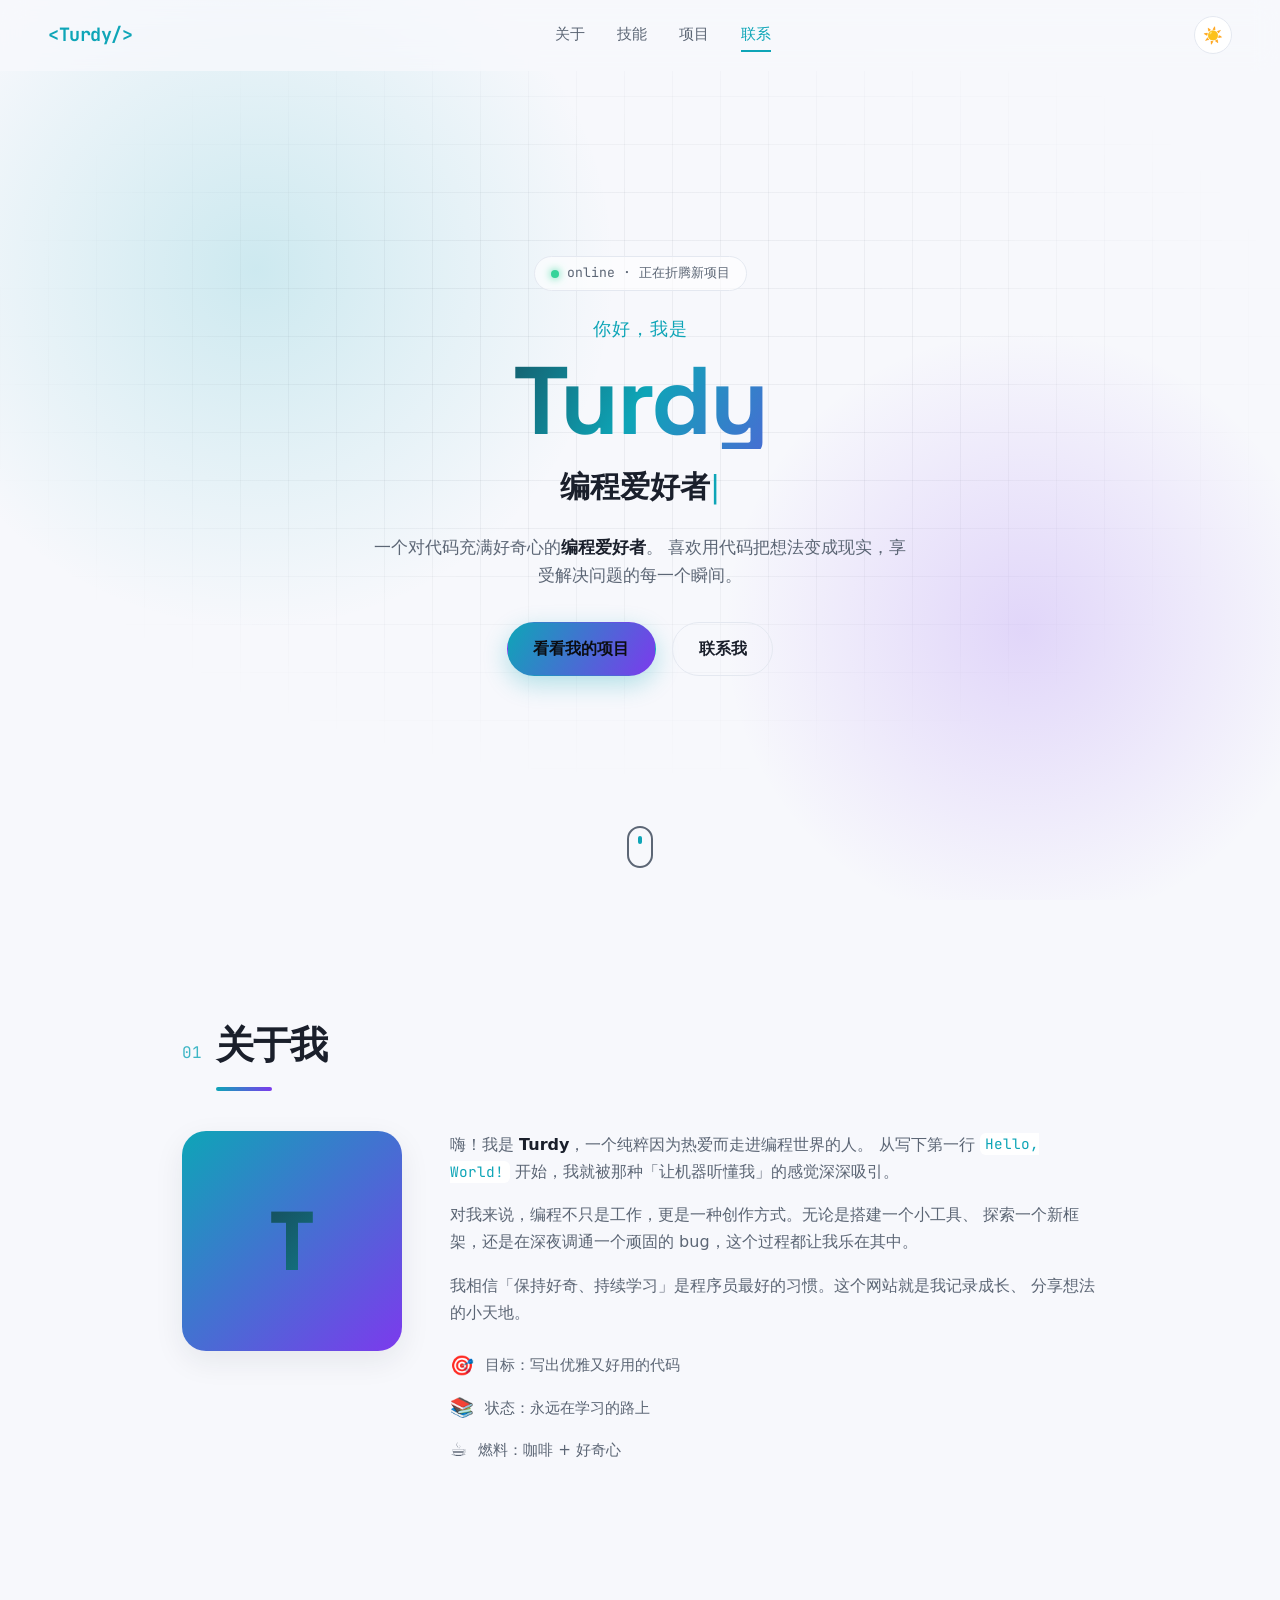
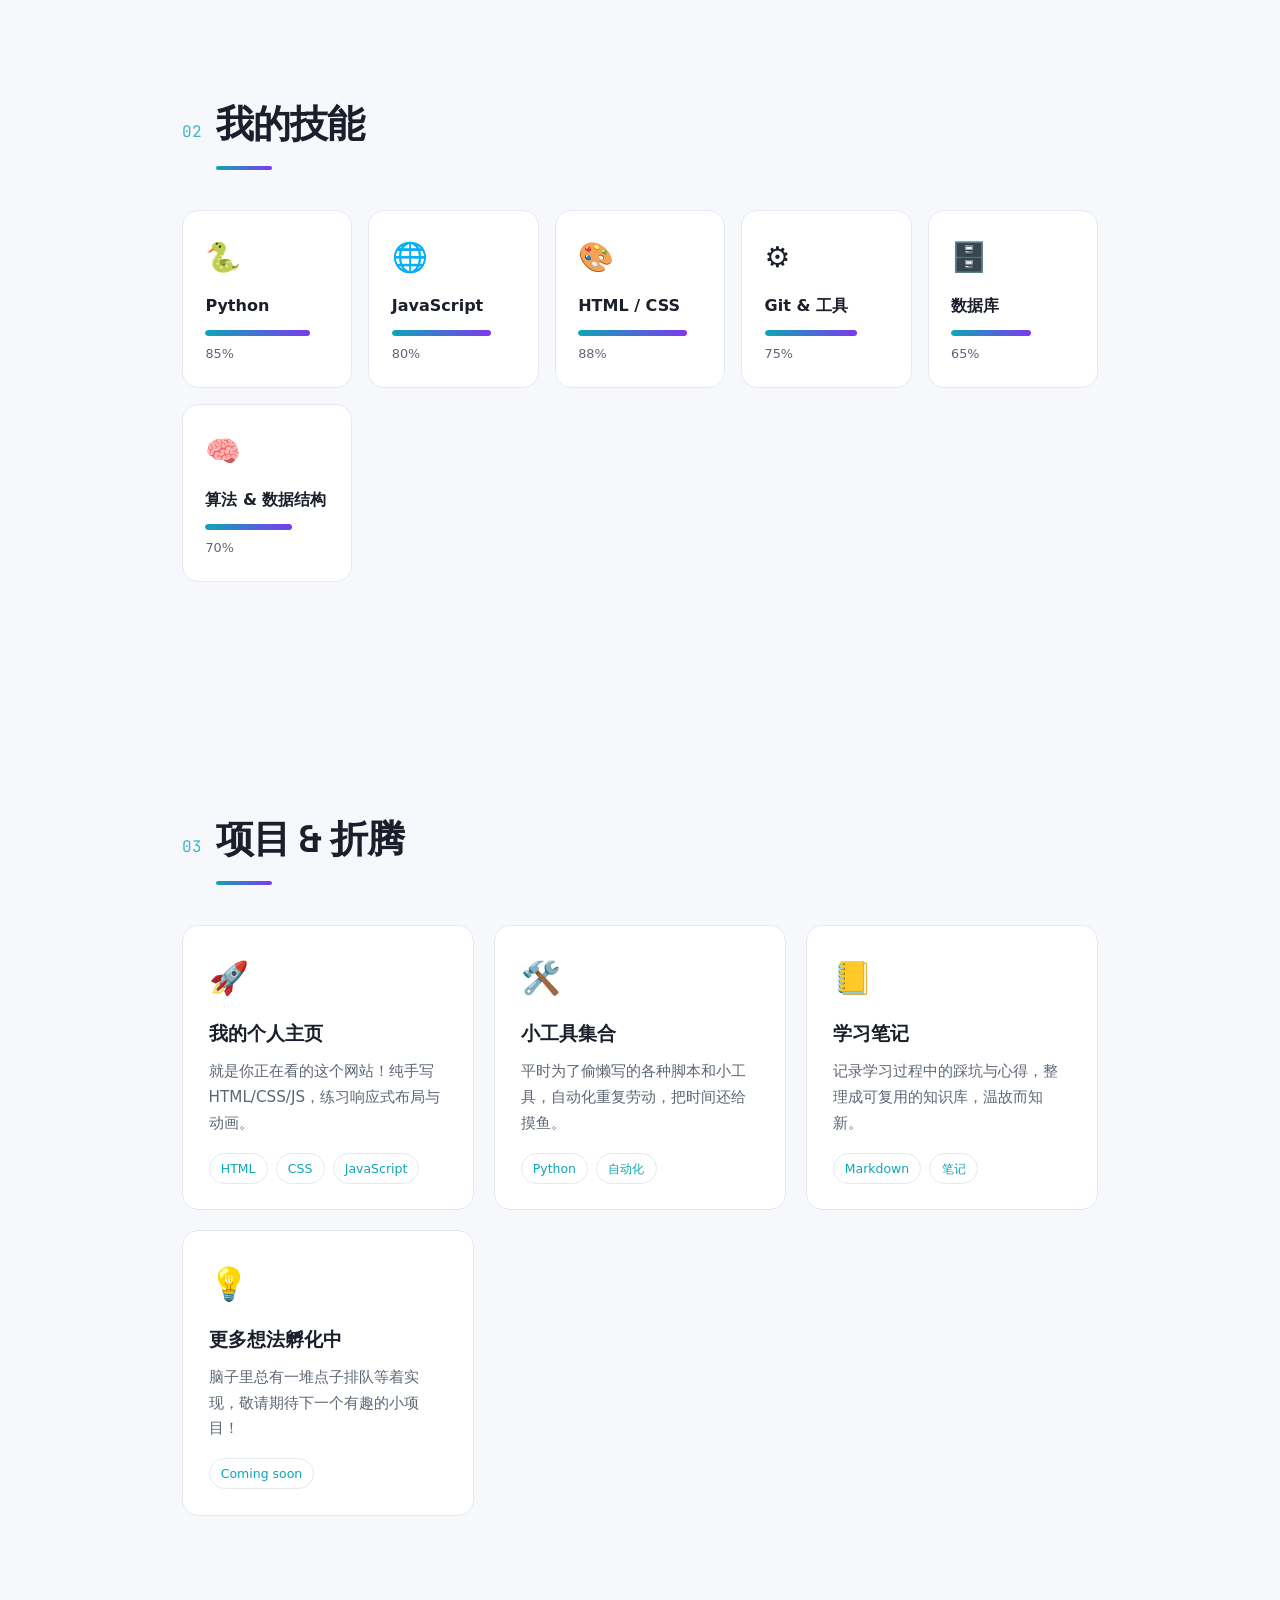
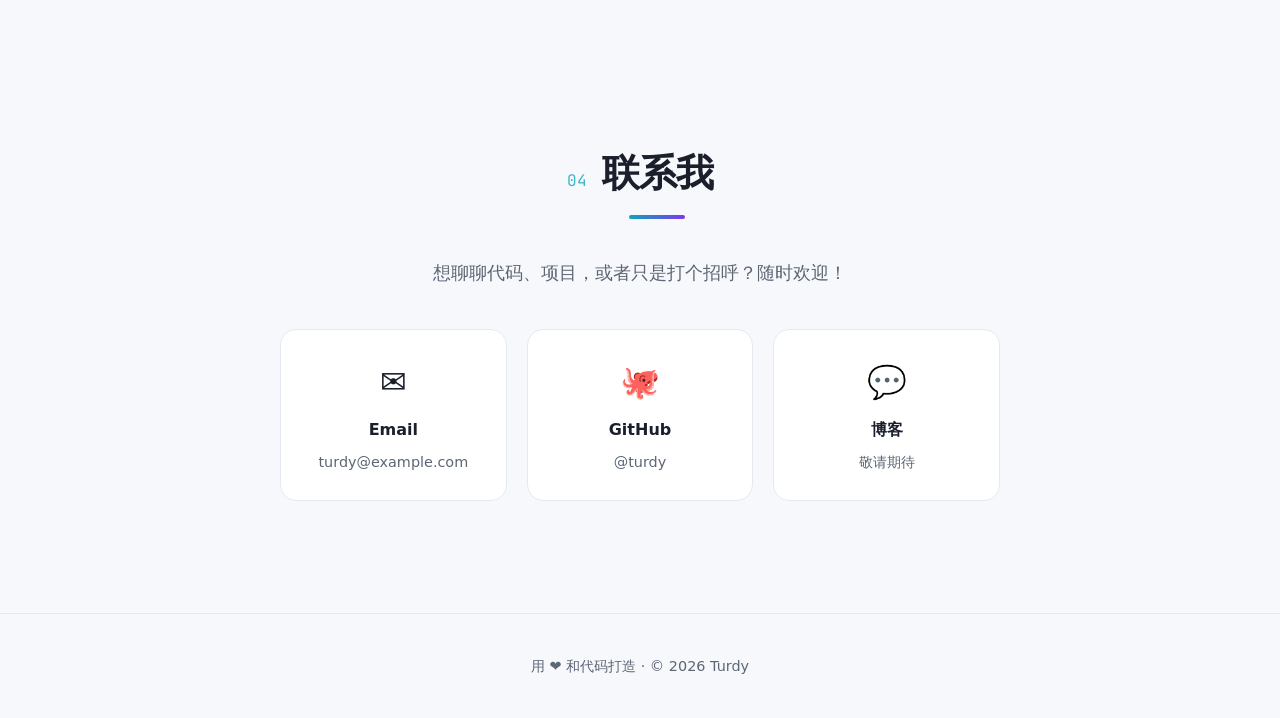
==== index.html @ 3128b7db "个人主页：初始版本 Co-Authored-By: Claude Fable 5 <noreply@anthropic.com>" ====
<!DOCTYPE html>
<html lang="zh-CN">
<head>
  <meta charset="UTF-8" />
  <meta name="viewport" content="width=device-width, initial-scale=1.0" />
  <meta name="description" content="Turdy — 一个热爱编程的爱好者的个人主页" />
  <title>Turdy · 编程爱好者</title>
  <link rel="preconnect" href="https://fonts.googleapis.com" />
  <link rel="preconnect" href="https://fonts.gstatic.com" crossorigin />
  <link
    href="https://fonts.googleapis.com/css2?family=Space+Grotesk:wght@500;600;700&family=JetBrains+Mono:wght@400;600&display=swap"
    rel="stylesheet"
  />
  <script>
    // 在样式渲染前应用主题，避免刷新时明暗闪烁
    (function () {
      const saved = localStorage.getItem("theme");
      const prefersLight = window.matchMedia("(prefers-color-scheme: light)").matches;
      if ((saved || (prefersLight ? "light" : "dark")) === "light") {
        document.documentElement.setAttribute("data-theme", "light");
      }
    })();
  </script>
  <link rel="stylesheet" href="style.css" />
  <link rel="icon" href="data:image/svg+xml,<svg xmlns='http://www.w3.org/2000/svg' viewBox='0 0 100 100'><text y='.9em' font-size='90'>👨‍💻</text></svg>" />
</head>
<body>
  <!-- 导航栏 -->
  <header class="nav" id="nav">
    <a href="#hero" class="nav__logo">&lt;Turdy/&gt;</a>
    <nav class="nav__links" id="navLinks">
      <a href="#about">关于</a>
      <a href="#skills">技能</a>
      <a href="#projects">项目</a>
      <a href="#contact">联系</a>
    </nav>
    <div class="nav__right">
      <button class="nav__theme" id="themeToggle" aria-label="切换主题">🌙</button>
      <button class="nav__burger" id="navBurger" aria-label="打开菜单" aria-expanded="false">
        <span></span><span></span><span></span>
      </button>
    </div>
  </header>

  <!-- 首屏 -->
  <section class="hero" id="hero">
    <div class="hero__bg" aria-hidden="true"></div>
    <div class="hero__content">
      <p class="hero__badge">online · 正在折腾新项目</p>
      <p class="hero__greeting">你好，我是</p>
      <h1 class="hero__name">Turdy</h1>
      <h2 class="hero__role">
        <span class="hero__typed" id="typed"></span><span class="hero__cursor">|</span>
      </h2>
      <p class="hero__desc">
        一个对代码充满好奇心的<strong>编程爱好者</strong>。
        喜欢用代码把想法变成现实，享受解决问题的每一个瞬间。
      </p>
      <div class="hero__actions">
        <a href="#projects" class="btn btn--primary">看看我的项目</a>
        <a href="#contact" class="btn btn--ghost">联系我</a>
      </div>
    </div>
    <a href="#about" class="hero__scroll" aria-label="向下滚动">
      <span></span>
    </a>
  </section>

  <main>
    <!-- 关于 -->
    <section class="section" id="about">
      <div class="section__head reveal">
        <span class="section__num">01</span>
        <h2 class="section__title">关于我</h2>
      </div>
      <div class="about reveal">
        <div class="about__avatar" aria-hidden="true">
          <div class="about__avatar-inner">T</div>
        </div>
        <div class="about__text">
          <p>
            嗨！我是 <strong>Turdy</strong>，一个纯粹因为热爱而走进编程世界的人。
            从写下第一行 <code>Hello, World!</code> 开始，我就被那种「让机器听懂我」的感觉深深吸引。
          </p>
          <p>
            对我来说，编程不只是工作，更是一种创作方式。无论是搭建一个小工具、
            探索一个新框架，还是在深夜调通一个顽固的 bug，这个过程都让我乐在其中。
          </p>
          <p>
            我相信「保持好奇、持续学习」是程序员最好的习惯。这个网站就是我记录成长、
            分享想法的小天地。
          </p>
          <ul class="about__facts">
            <li><span>🎯</span> 目标：写出优雅又好用的代码</li>
            <li><span>📚</span> 状态：永远在学习的路上</li>
            <li><span>☕</span> 燃料：咖啡 + 好奇心</li>
          </ul>
        </div>
      </div>
    </section>

    <!-- 技能 -->
    <section class="section" id="skills">
      <div class="section__head reveal">
        <span class="section__num">02</span>
        <h2 class="section__title">我的技能</h2>
      </div>
      <div class="skills" id="skillsGrid">
        <!-- 由 JS 渲染 -->
      </div>
    </section>

    <!-- 项目 -->
    <section class="section" id="projects">
      <div class="section__head reveal">
        <span class="section__num">03</span>
        <h2 class="section__title">项目 & 折腾</h2>
      </div>
      <div class="projects" id="projectsGrid">
        <!-- 由 JS 渲染 -->
      </div>
    </section>

    <!-- 联系 -->
    <section class="section section--contact" id="contact">
      <div class="section__head reveal">
        <span class="section__num">04</span>
        <h2 class="section__title">联系我</h2>
      </div>
      <div class="contact reveal">
        <p class="contact__lead">
          想聊聊代码、项目，或者只是打个招呼？随时欢迎！
        </p>
        <div class="contact__links">
          <a href="mailto:turdy@example.com" class="contact__card">
            <span class="contact__icon">✉️</span>
            <span class="contact__label">Email</span>
            <span class="contact__value">turdy@example.com</span>
          </a>
          <a href="https://github.com/" target="_blank" rel="noopener" class="contact__card">
            <span class="contact__icon">🐙</span>
            <span class="contact__label">GitHub</span>
            <span class="contact__value">@turdy</span>
          </a>
          <a href="#" class="contact__card">
            <span class="contact__icon">💬</span>
            <span class="contact__label">博客</span>
            <span class="contact__value">敬请期待</span>
          </a>
        </div>
      </div>
    </section>
  </main>

  <footer class="footer">
    <p>用 ❤️ 和代码打造 · © <span id="year"></span> Turdy</p>
  </footer>

  <script src="script.js"></script>
</body>
</html>
---- style.css ----
/* ===== 主题变量 ===== */
:root {
  --bg: #0f1117;
  --bg-soft: #161a23;
  --bg-card: #1b202b;
  --text: #e6e9ef;
  --text-dim: #9aa3b2;
  --accent: #6ee7ff;
  --accent-2: #a78bfa;
  --border: #262c38;
  --grid-line: rgba(255, 255, 255, 0.045);
  --shadow: 0 10px 30px rgba(0, 0, 0, 0.35);
  --radius: 16px;
  --max: 980px;
  --font-display: "Space Grotesk", "Segoe UI", "PingFang SC", "Microsoft YaHei", sans-serif;
  --font-mono: "JetBrains Mono", Consolas, "Courier New", monospace;
}

[data-theme="light"] {
  --bg: #f7f8fc;
  --bg-soft: #ffffff;
  --bg-card: #ffffff;
  --text: #1a1f2b;
  --text-dim: #5c6675;
  --accent: #0ea5b7;
  --accent-2: #7c3aed;
  --border: #e4e8f0;
  --grid-line: rgba(15, 23, 42, 0.05);
  --shadow: 0 10px 30px rgba(31, 41, 55, 0.08);
}

* { box-sizing: border-box; margin: 0; padding: 0; }

html {
  scroll-behavior: smooth;
  scroll-padding-top: 80px; /* 锚点跳转避开固定导航 */
}

::selection {
  background: color-mix(in srgb, var(--accent) 30%, transparent);
}

::-webkit-scrollbar { width: 10px; }
::-webkit-scrollbar-track { background: var(--bg); }
::-webkit-scrollbar-thumb { background: var(--border); border-radius: 5px; }
::-webkit-scrollbar-thumb:hover { background: var(--text-dim); }

:focus-visible {
  outline: 2px solid var(--accent);
  outline-offset: 3px;
}

body {
  font-family: "Segoe UI", "PingFang SC", "Microsoft YaHei", system-ui, -apple-system, sans-serif;
  background: var(--bg);
  color: var(--text);
  line-height: 1.7;
  transition: background 0.4s ease, color 0.4s ease;
  overflow-x: hidden;
}

a { color: inherit; text-decoration: none; }
code {
  font-family: var(--font-mono);
  background: var(--bg-soft);
  padding: 0.1em 0.4em;
  border-radius: 6px;
  color: var(--accent);
  font-size: 0.9em;
}
strong { color: var(--text); font-weight: 700; }

/* ===== 导航 ===== */
.nav {
  position: fixed;
  top: 0; left: 0; right: 0;
  display: flex;
  align-items: center;
  justify-content: space-between;
  padding: 1rem clamp(1rem, 5vw, 3rem);
  z-index: 100;
  backdrop-filter: blur(12px);
  background: color-mix(in srgb, var(--bg) 75%, transparent);
  border-bottom: 1px solid transparent;
  transition: border-color 0.3s, background 0.3s;
}
.nav--scrolled { border-bottom-color: var(--border); }
.nav__logo {
  font-family: var(--font-mono);
  font-weight: 700;
  font-size: 1.15rem;
  color: var(--accent);
  letter-spacing: -0.5px;
}
.nav__links { display: flex; gap: clamp(1rem, 3vw, 2rem); }
.nav__links a {
  color: var(--text-dim);
  font-size: 0.95rem;
  position: relative;
  transition: color 0.25s;
}
.nav__links a::after {
  content: "";
  position: absolute;
  left: 0; bottom: -4px;
  width: 0; height: 2px;
  background: var(--accent);
  transition: width 0.25s;
}
.nav__links a:hover { color: var(--text); }
.nav__links a:hover::after { width: 100%; }
.nav__links a.is-active { color: var(--accent); }
.nav__links a.is-active::after { width: 100%; }
.nav__right { display: flex; align-items: center; gap: 0.6rem; }
.nav__theme {
  background: var(--bg-card);
  border: 1px solid var(--border);
  border-radius: 50%;
  width: 38px; height: 38px;
  cursor: pointer;
  font-size: 1rem;
  transition: transform 0.25s, border-color 0.25s;
}
.nav__theme:hover { transform: rotate(20deg) scale(1.08); border-color: var(--accent); }

.nav__burger {
  display: none;
  flex-direction: column;
  align-items: center;
  justify-content: center;
  gap: 5px;
  width: 38px; height: 38px;
  background: var(--bg-card);
  border: 1px solid var(--border);
  border-radius: 10px;
  cursor: pointer;
  transition: border-color 0.25s;
}
.nav__burger:hover { border-color: var(--accent); }
.nav__burger span {
  display: block;
  width: 16px; height: 2px;
  background: var(--text);
  border-radius: 1px;
  transition: transform 0.25s, opacity 0.25s;
}
.nav--open .nav__burger span:nth-child(1) { transform: translateY(7px) rotate(45deg); }
.nav--open .nav__burger span:nth-child(2) { opacity: 0; }
.nav--open .nav__burger span:nth-child(3) { transform: translateY(-7px) rotate(-45deg); }

@media (max-width: 640px) {
  .nav__burger { display: flex; }
  .nav__links {
    position: absolute;
    top: 100%; left: 0; right: 0;
    flex-direction: column;
    gap: 0;
    padding: 0.5rem 1rem 1rem;
    background: color-mix(in srgb, var(--bg) 92%, transparent);
    backdrop-filter: blur(12px);
    border-bottom: 1px solid var(--border);
    opacity: 0;
    transform: translateY(-8px);
    pointer-events: none;
    transition: opacity 0.25s, transform 0.25s;
  }
  .nav--open .nav__links {
    opacity: 1;
    transform: none;
    pointer-events: auto;
  }
  .nav__links a {
    padding: 0.75rem 0.5rem;
    font-size: 1.05rem;
    border-bottom: 1px solid var(--border);
  }
  .nav__links a:last-child { border-bottom: none; }
  .nav__links a::after { display: none; }
}

/* ===== 首屏 ===== */
.hero {
  position: relative;
  min-height: 100vh;
  display: flex;
  flex-direction: column;
  align-items: center;
  justify-content: center;
  text-align: center;
  padding: 6rem 1.5rem 4rem;
  overflow: hidden;
}
.hero__bg {
  position: absolute;
  inset: 0;
  background:
    radial-gradient(600px circle at 20% 30%, color-mix(in srgb, var(--accent) 18%, transparent), transparent 60%),
    radial-gradient(500px circle at 80% 70%, color-mix(in srgb, var(--accent-2) 18%, transparent), transparent 60%);
  animation: float 12s ease-in-out infinite alternate;
}
.hero__bg::after {
  content: "";
  position: absolute;
  inset: 0;
  background-image:
    linear-gradient(var(--grid-line) 1px, transparent 1px),
    linear-gradient(90deg, var(--grid-line) 1px, transparent 1px);
  background-size: 48px 48px;
  -webkit-mask-image: radial-gradient(ellipse 70% 60% at 50% 42%, #000 30%, transparent 75%);
  mask-image: radial-gradient(ellipse 70% 60% at 50% 42%, #000 30%, transparent 75%);
}
@keyframes float {
  from { transform: translate(0, 0) scale(1); }
  to { transform: translate(-20px, 20px) scale(1.1); }
}
.hero__content {
  position: relative;
  z-index: 1;
  max-width: 720px;
  animation: rise 0.9s ease both;
}
.hero__badge {
  display: inline-flex;
  align-items: center;
  gap: 0.5rem;
  font-family: var(--font-mono);
  font-size: 0.82rem;
  color: var(--text-dim);
  padding: 0.35rem 1rem;
  margin-bottom: 1.5rem;
  border: 1px solid var(--border);
  border-radius: 999px;
  background: color-mix(in srgb, var(--bg-card) 60%, transparent);
}
.hero__badge::before {
  content: "";
  width: 8px; height: 8px;
  border-radius: 50%;
  background: #34d399;
  box-shadow: 0 0 8px #34d399;
  animation: pulse 2s ease-in-out infinite;
}
@keyframes pulse { 50% { opacity: 0.4; } }
.hero__greeting { color: var(--accent); font-size: 1.1rem; letter-spacing: 1px; margin-bottom: 0.5rem; }
.hero__name {
  font-family: var(--font-display);
  font-size: clamp(3rem, 12vw, 6rem);
  line-height: 1;
  font-weight: 800;
  letter-spacing: -2px;
  background: linear-gradient(120deg, var(--text), var(--accent), var(--accent-2));
  -webkit-background-clip: text;
  background-clip: text;
  -webkit-text-fill-color: transparent;
}
.hero__role {
  font-size: clamp(1.2rem, 4vw, 1.9rem);
  font-weight: 600;
  color: var(--text-dim);
  margin: 0.75rem 0 1.25rem;
  min-height: 1.5em;
}
.hero__typed { color: var(--text); }
.hero__cursor { color: var(--accent); animation: blink 1s step-end infinite; font-weight: 400; }
@keyframes blink { 50% { opacity: 0; } }
.hero__desc { color: var(--text-dim); font-size: 1.05rem; max-width: 540px; margin: 0 auto 2rem; }
.hero__actions { display: flex; gap: 1rem; justify-content: center; flex-wrap: wrap; }

.btn {
  display: inline-block;
  padding: 0.8rem 1.6rem;
  border-radius: 999px;
  font-weight: 600;
  font-size: 0.98rem;
  transition: transform 0.2s, box-shadow 0.2s, background 0.2s;
  cursor: pointer;
  border: 1px solid transparent;
}
.btn--primary {
  background: linear-gradient(120deg, var(--accent), var(--accent-2));
  color: #0b0d12;
  box-shadow: 0 8px 24px color-mix(in srgb, var(--accent) 30%, transparent);
}
.btn--primary:hover { transform: translateY(-3px); box-shadow: 0 12px 32px color-mix(in srgb, var(--accent) 45%, transparent); }
.btn--ghost { border-color: var(--border); color: var(--text); }
.btn--ghost:hover { border-color: var(--accent); transform: translateY(-3px); }

.hero__scroll {
  position: absolute;
  bottom: 2rem; left: 50%;
  transform: translateX(-50%);
  width: 26px; height: 42px;
  border: 2px solid var(--text-dim);
  border-radius: 14px;
  z-index: 1;
}
.hero__scroll span {
  position: absolute;
  top: 8px; left: 50%;
  transform: translateX(-50%);
  width: 4px; height: 8px;
  background: var(--accent);
  border-radius: 2px;
  animation: scroll 1.6s ease infinite;
}
@keyframes scroll { 0% { opacity: 0; top: 8px; } 50% { opacity: 1; } 100% { opacity: 0; top: 22px; } }
@keyframes rise { from { opacity: 0; transform: translateY(30px); } to { opacity: 1; transform: translateY(0); } }

/* ===== 通用区块 ===== */
.section {
  max-width: var(--max);
  margin: 0 auto;
  padding: clamp(4rem, 10vw, 7rem) clamp(1.25rem, 5vw, 2rem);
}
.section__head { display: flex; align-items: baseline; gap: 0.9rem; margin-bottom: 2.5rem; }
.section__num {
  font-family: var(--font-mono);
  color: var(--accent);
  font-size: 1rem;
  opacity: 0.8;
}
.section__title {
  font-family: var(--font-display);
  font-size: clamp(1.7rem, 5vw, 2.4rem);
  font-weight: 800;
  letter-spacing: -1px;
}
.section__title::after {
  content: "";
  display: block;
  width: 56px; height: 4px;
  margin-top: 0.6rem;
  border-radius: 2px;
  background: linear-gradient(90deg, var(--accent), var(--accent-2));
}

/* ===== 关于 ===== */
.about { display: grid; grid-template-columns: 220px 1fr; gap: clamp(1.5rem, 5vw, 3rem); align-items: start; }
.about__avatar {
  aspect-ratio: 1;
  border-radius: 24px;
  padding: 4px;
  background: linear-gradient(135deg, var(--accent), var(--accent-2));
  box-shadow: var(--shadow);
}
.about__avatar-inner {
  width: 100%; height: 100%;
  border-radius: 20px;
  background: var(--bg-card);
  display: flex;
  align-items: center;
  justify-content: center;
  font-size: 5rem;
  font-weight: 800;
  font-family: var(--font-mono);
  background: linear-gradient(135deg, var(--text), var(--accent));
  -webkit-background-clip: text;
  background-clip: text;
  -webkit-text-fill-color: transparent;
}
.about__text p { margin-bottom: 1rem; color: var(--text-dim); }
.about__text strong { color: var(--text); }
.about__facts { list-style: none; margin-top: 1.5rem; display: grid; gap: 0.6rem; }
.about__facts li {
  display: flex; align-items: center; gap: 0.7rem;
  color: var(--text-dim); font-size: 0.95rem;
}
.about__facts span { font-size: 1.2rem; }

@media (max-width: 640px) {
  .about { grid-template-columns: 1fr; justify-items: center; text-align: left; }
  .about__avatar { width: 160px; }
}

/* ===== 技能 ===== */
.skills { display: grid; grid-template-columns: repeat(auto-fit, minmax(160px, 1fr)); gap: 1rem; }
/* 卡片悬停时顶部的渐变高亮线（技能 / 项目 / 联系卡片共用） */
.skill::before,
.project::before,
.contact__card::before {
  content: "";
  position: absolute;
  top: 0; left: 0; right: 0;
  height: 2px;
  background: linear-gradient(90deg, var(--accent), var(--accent-2));
  opacity: 0;
  transition: opacity 0.25s;
}
.skill:hover::before,
.project:hover::before,
.contact__card:hover::before { opacity: 1; }

.skill {
  position: relative;
  overflow: hidden;
  background: var(--bg-card);
  border: 1px solid var(--border);
  border-radius: var(--radius);
  padding: 1.4rem;
  transition: transform 0.25s, border-color 0.25s, box-shadow 0.25s;
}
.skill:hover {
  transform: translateY(-5px);
  border-color: var(--accent);
  box-shadow: var(--shadow), 0 0 24px color-mix(in srgb, var(--accent) 12%, transparent);
}
.skill__icon { font-size: 1.8rem; margin-bottom: 0.6rem; }
.skill__name { font-weight: 700; margin-bottom: 0.7rem; }
.skill__bar { height: 6px; background: var(--bg-soft); border-radius: 3px; overflow: hidden; }
.skill__fill {
  height: 100%; width: 0;
  background: linear-gradient(90deg, var(--accent), var(--accent-2));
  border-radius: 3px;
  transition: width 1.1s cubic-bezier(0.22, 1, 0.36, 1);
}
.skill__pct { font-size: 0.8rem; color: var(--text-dim); margin-top: 0.4rem; }

/* ===== 项目 ===== */
.projects { display: grid; grid-template-columns: repeat(auto-fit, minmax(260px, 1fr)); gap: 1.25rem; }
.project {
  position: relative;
  overflow: hidden;
  background: var(--bg-card);
  border: 1px solid var(--border);
  border-radius: var(--radius);
  padding: 1.6rem;
  display: flex;
  flex-direction: column;
  transition: transform 0.25s, border-color 0.25s, box-shadow 0.25s;
}
.project:hover {
  transform: translateY(-6px);
  border-color: var(--accent-2);
  box-shadow: var(--shadow), 0 0 24px color-mix(in srgb, var(--accent-2) 12%, transparent);
}
.project__emoji { font-size: 2rem; margin-bottom: 0.8rem; }
.project__title { font-size: 1.2rem; font-weight: 700; margin-bottom: 0.5rem; }
.project__desc { color: var(--text-dim); font-size: 0.95rem; flex: 1; margin-bottom: 1rem; }
.project__tags { display: flex; flex-wrap: wrap; gap: 0.5rem; }
.project__tag {
  font-size: 0.78rem;
  padding: 0.25rem 0.7rem;
  border-radius: 999px;
  background: var(--bg-soft);
  color: var(--accent);
  border: 1px solid var(--border);
}

/* ===== 联系 ===== */
.section--contact { text-align: center; }
.section--contact .section__head { justify-content: center; }
.section--contact .section__title::after { margin-left: auto; margin-right: auto; }
.contact__lead { color: var(--text-dim); font-size: 1.1rem; max-width: 480px; margin: 0 auto 2.5rem; }
.contact__links { display: grid; grid-template-columns: repeat(auto-fit, minmax(180px, 1fr)); gap: 1.25rem; max-width: 720px; margin: 0 auto; }
.contact__card {
  position: relative;
  overflow: hidden;
  background: var(--bg-card);
  border: 1px solid var(--border);
  border-radius: var(--radius);
  padding: 1.6rem 1rem;
  display: flex;
  flex-direction: column;
  align-items: center;
  gap: 0.4rem;
  transition: transform 0.25s, border-color 0.25s, box-shadow 0.25s;
}
.contact__card:hover {
  transform: translateY(-5px);
  border-color: var(--accent);
  box-shadow: var(--shadow), 0 0 24px color-mix(in srgb, var(--accent) 12%, transparent);
}
.contact__icon { font-size: 2rem; }
.contact__label { font-weight: 700; }
.contact__value { color: var(--text-dim); font-size: 0.9rem; }

/* ===== 页脚 ===== */
.footer {
  text-align: center;
  padding: 2.5rem 1rem;
  color: var(--text-dim);
  font-size: 0.9rem;
  border-top: 1px solid var(--border);
}

/* ===== 滚动揭示动画 =====
   用 animation 而不是 transition，避免覆盖卡片自身的 hover 过渡 */
.reveal { opacity: 0; }
.reveal.is-visible {
  animation: reveal-rise 0.7s ease both;
  animation-delay: var(--delay, 0ms); /* 由 JS 按兄弟顺序错峰 */
}
@keyframes reveal-rise {
  from { opacity: 0; transform: translateY(30px); }
  to { opacity: 1; transform: translateY(0); }
}

@media (prefers-reduced-motion: reduce) {
  *, *::before, *::after { animation: none !important; transition: none !important; }
  .reveal { opacity: 1; transform: none; }
}
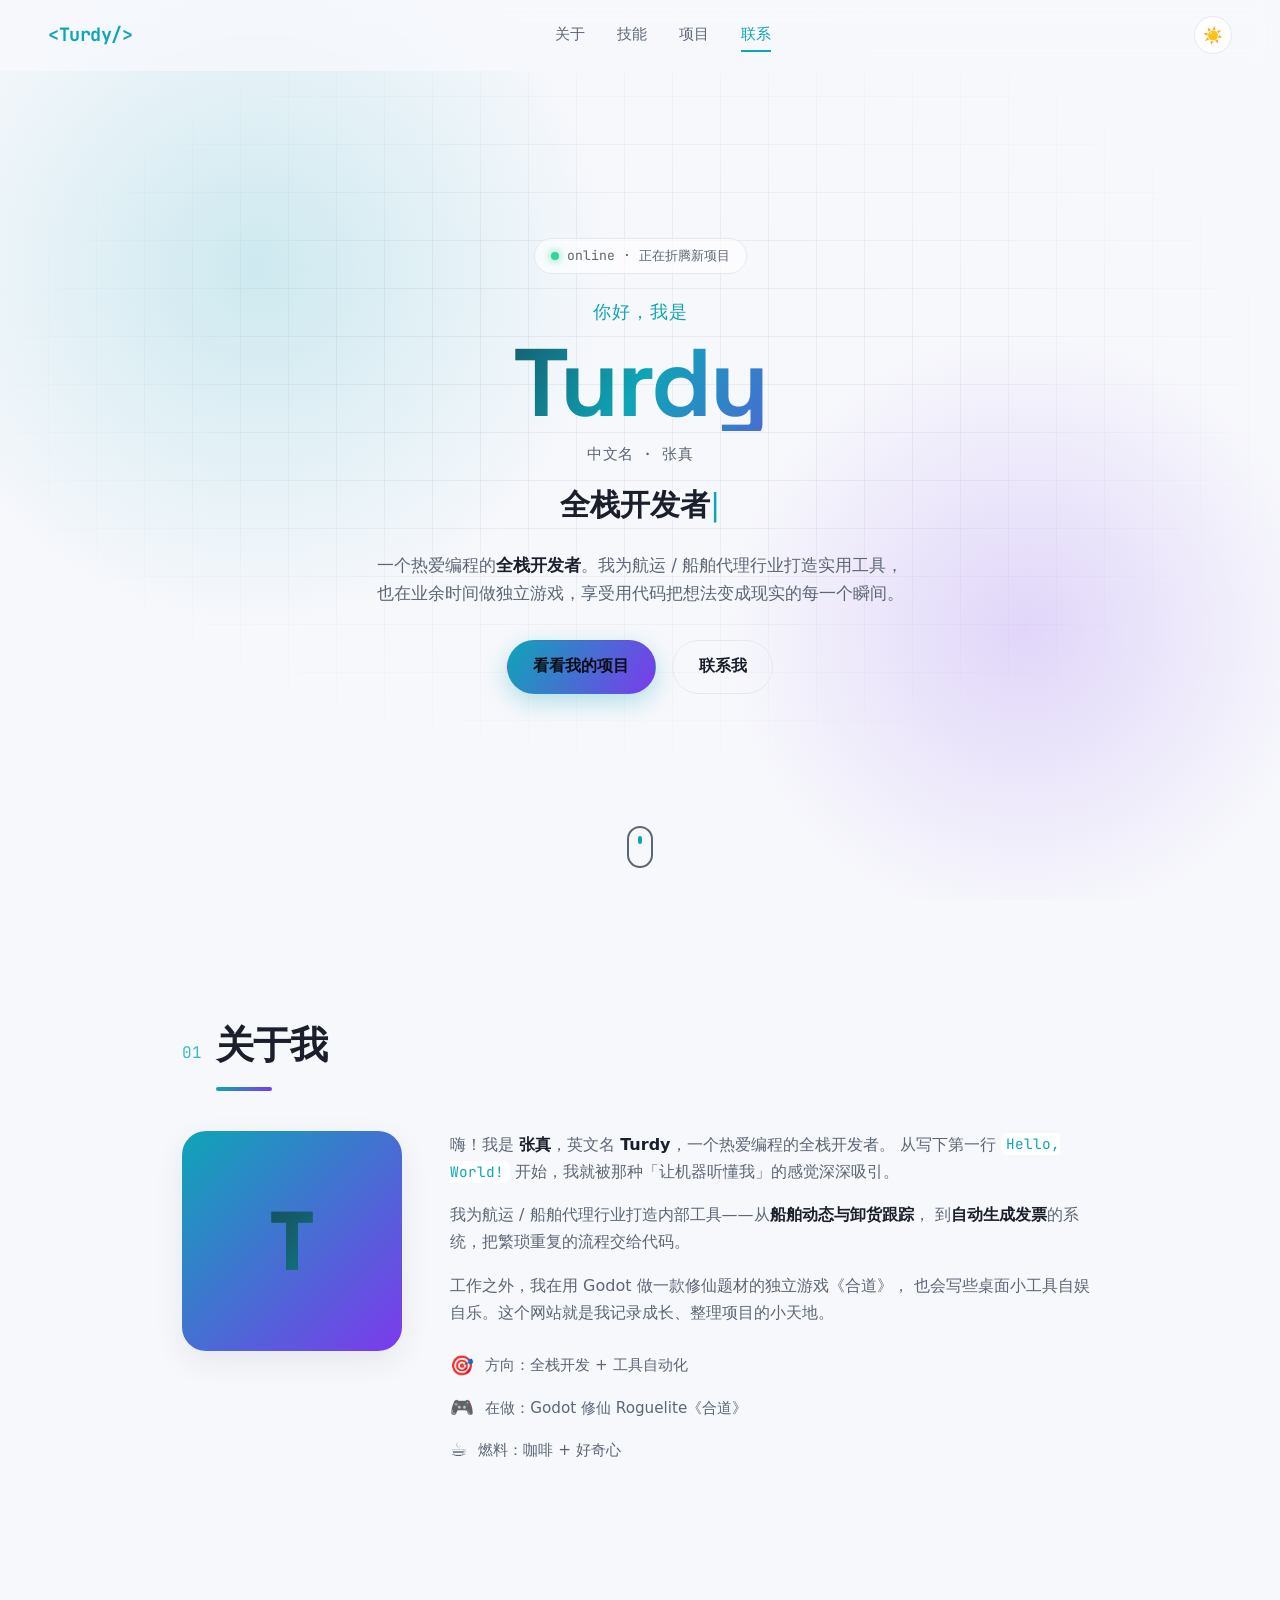
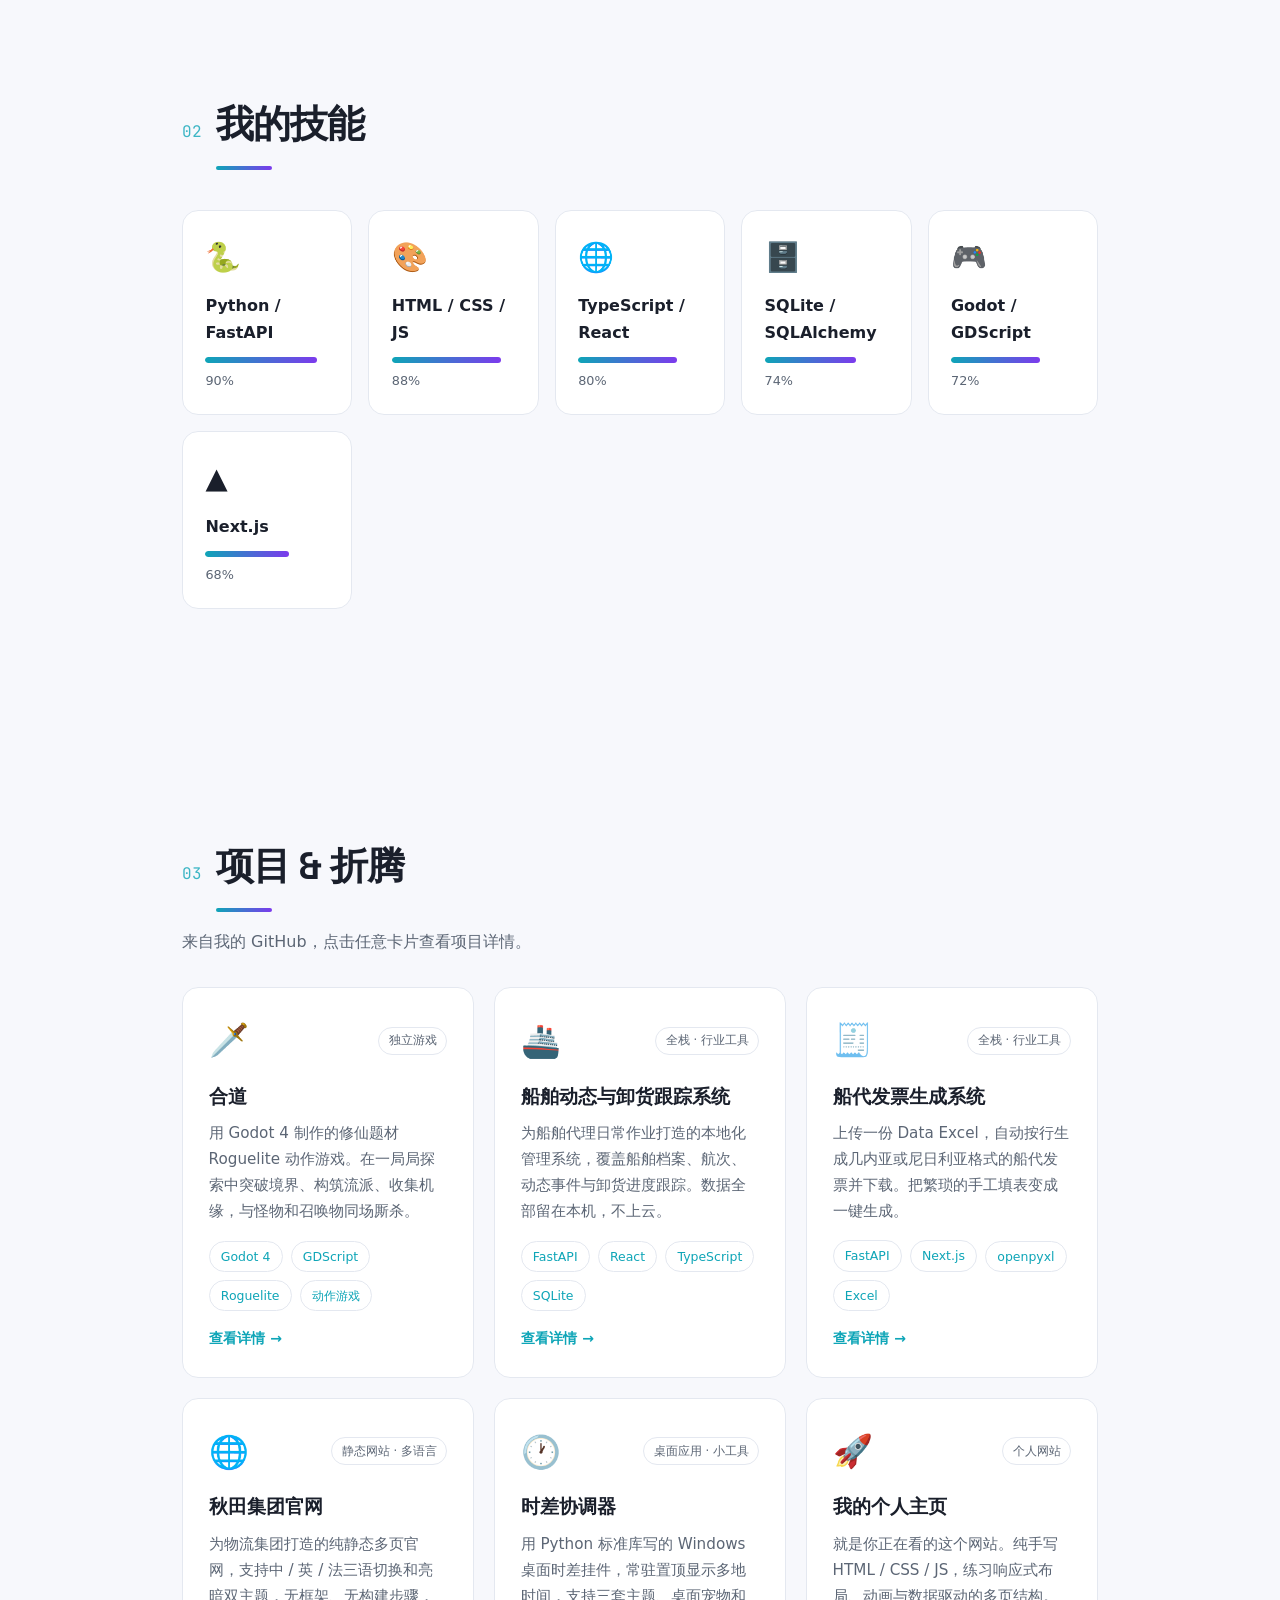
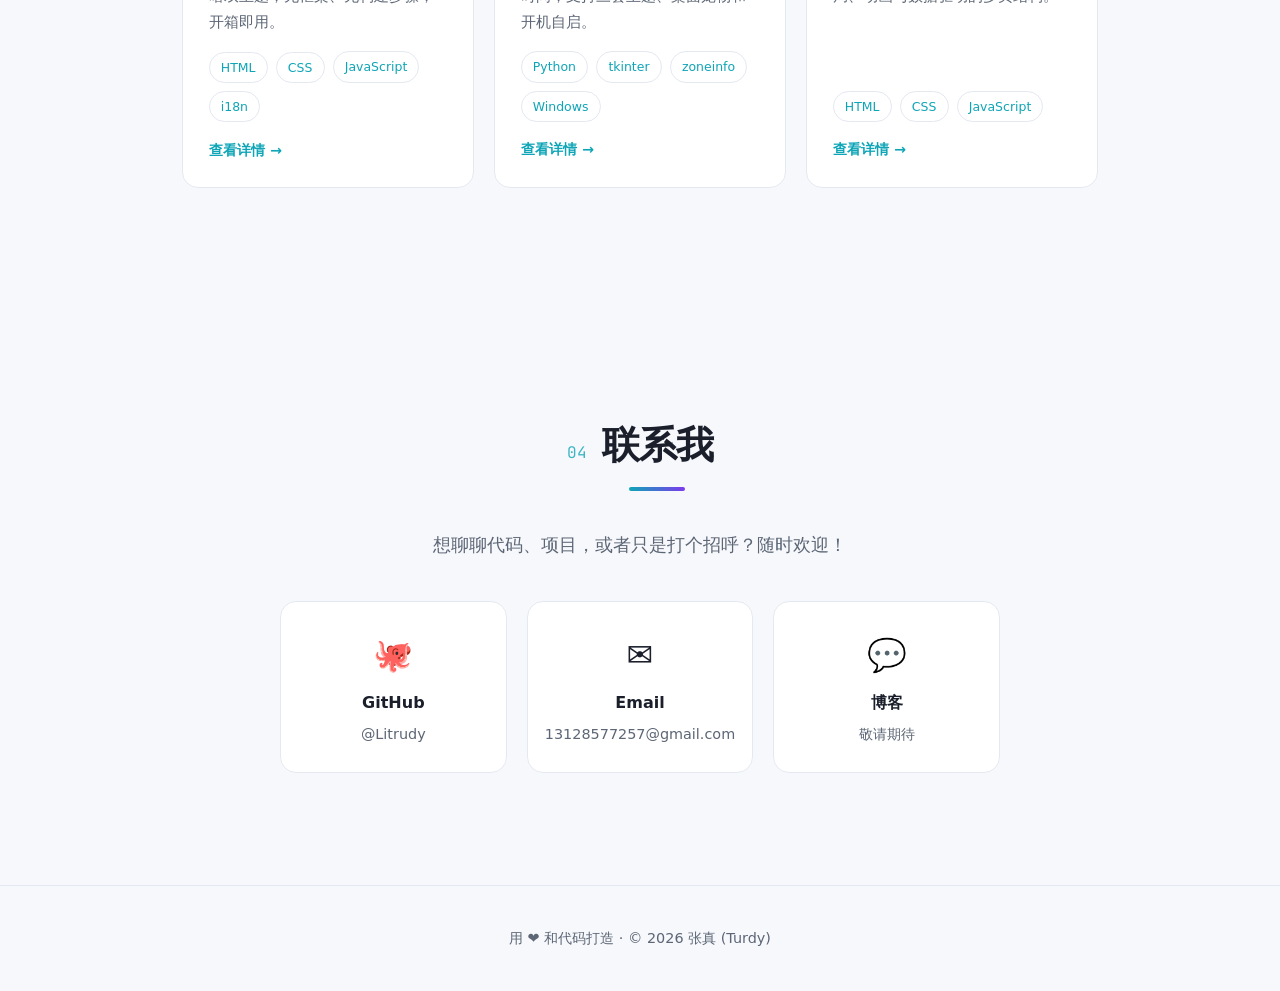
==== commit 3e421c10: "内容重构：接入真实 GitHub 项目，主页简介 + 独立详情页 - 身份更新为 张真 (Turdy)，关于/页脚/标题同步 - 数据驱动多页结构：data.js 集中项目数据，project.htm" ====
--- a/index.html
+++ b/index.html
@@ -3,8 +3,8 @@
 <head>
   <meta charset="UTF-8" />
   <meta name="viewport" content="width=device-width, initial-scale=1.0" />
-  <meta name="description" content="Turdy — 一个热爱编程的爱好者的个人主页" />
-  <title>Turdy · 编程爱好者</title>
+  <meta name="description" content="张真 (Turdy) — 全栈开发者的个人主页，记录我的项目与折腾。" />
+  <title>张真 (Turdy) · 全栈开发者</title>
   <link rel="preconnect" href="https://fonts.googleapis.com" />
   <link rel="preconnect" href="https://fonts.gstatic.com" crossorigin />
   <link
@@ -48,13 +48,14 @@
     <div class="hero__content">
       <p class="hero__badge">online · 正在折腾新项目</p>
       <p class="hero__greeting">你好，我是</p>
-      <h1 class="hero__name">Turdy</h1>
+      <h1 class="hero__name" id="heroName">Turdy</h1>
+      <p class="hero__cn" id="heroCn">中文名 · 张真</p>
       <h2 class="hero__role">
         <span class="hero__typed" id="typed"></span><span class="hero__cursor">|</span>
       </h2>
       <p class="hero__desc">
-        一个对代码充满好奇心的<strong>编程爱好者</strong>。
-        喜欢用代码把想法变成现实，享受解决问题的每一个瞬间。
+        一个热爱编程的<strong>全栈开发者</strong>。我为航运 / 船舶代理行业打造实用工具，
+        也在业余时间做独立游戏，享受用代码把想法变成现实的每一个瞬间。
       </p>
       <div class="hero__actions">
         <a href="#projects" class="btn btn--primary">看看我的项目</a>
@@ -79,20 +80,20 @@
         </div>
         <div class="about__text">
           <p>
-            嗨！我是 <strong>Turdy</strong>，一个纯粹因为热爱而走进编程世界的人。
+            嗨！我是 <strong>张真</strong>，英文名 <strong>Turdy</strong>，一个热爱编程的全栈开发者。
             从写下第一行 <code>Hello, World!</code> 开始，我就被那种「让机器听懂我」的感觉深深吸引。
           </p>
           <p>
-            对我来说，编程不只是工作，更是一种创作方式。无论是搭建一个小工具、
-            探索一个新框架，还是在深夜调通一个顽固的 bug，这个过程都让我乐在其中。
+            我为航运 / 船舶代理行业打造内部工具——从<strong>船舶动态与卸货跟踪</strong>，
+            到<strong>自动生成发票</strong>的系统，把繁琐重复的流程交给代码。
           </p>
           <p>
-            我相信「保持好奇、持续学习」是程序员最好的习惯。这个网站就是我记录成长、
-            分享想法的小天地。
+            工作之外，我在用 Godot 做一款修仙题材的独立游戏《合道》，
+            也会写些桌面小工具自娱自乐。这个网站就是我记录成长、整理项目的小天地。
           </p>
           <ul class="about__facts">
-            <li><span>🎯</span> 目标：写出优雅又好用的代码</li>
-            <li><span>📚</span> 状态：永远在学习的路上</li>
+            <li><span>🎯</span> 方向：全栈开发 + 工具自动化</li>
+            <li><span>🎮</span> 在做：Godot 修仙 Roguelite《合道》</li>
             <li><span>☕</span> 燃料：咖啡 + 好奇心</li>
           </ul>
         </div>
@@ -116,6 +117,7 @@
         <span class="section__num">03</span>
         <h2 class="section__title">项目 & 折腾</h2>
       </div>
+      <p class="section__lead reveal">来自我的 GitHub，点击任意卡片查看项目详情。</p>
       <div class="projects" id="projectsGrid">
         <!-- 由 JS 渲染 -->
       </div>
@@ -132,15 +134,15 @@
           想聊聊代码、项目，或者只是打个招呼？随时欢迎！
         </p>
         <div class="contact__links">
-          <a href="mailto:turdy@example.com" class="contact__card">
+          <a href="https://github.com/Litrudy" target="_blank" rel="noopener" class="contact__card">
+            <span class="contact__icon">🐙</span>
+            <span class="contact__label">GitHub</span>
+            <span class="contact__value">@Litrudy</span>
+          </a>
+          <a href="mailto:13128577257@gmail.com" class="contact__card">
             <span class="contact__icon">✉️</span>
             <span class="contact__label">Email</span>
-            <span class="contact__value">turdy@example.com</span>
-          </a>
-          <a href="https://github.com/" target="_blank" rel="noopener" class="contact__card">
-            <span class="contact__icon">🐙</span>
-            <span class="contact__label">GitHub</span>
-            <span class="contact__value">@turdy</span>
+            <span class="contact__value">13128577257@gmail.com</span>
           </a>
           <a href="#" class="contact__card">
             <span class="contact__icon">💬</span>
@@ -153,9 +155,11 @@
   </main>
 
   <footer class="footer">
-    <p>用 ❤️ 和代码打造 · © <span id="year"></span> Turdy</p>
+    <p>用 ❤️ 和代码打造 · © <span id="year"></span> 张真 (Turdy)</p>
   </footer>
 
+  <script src="data.js"></script>
+  <script src="common.js"></script>
   <script src="script.js"></script>
 </body>
 </html>
--- a/style.css
+++ b/style.css
@@ -253,6 +253,13 @@
   background-clip: text;
   -webkit-text-fill-color: transparent;
 }
+.hero__cn {
+  font-family: var(--font-mono);
+  color: var(--text-dim);
+  font-size: 0.95rem;
+  letter-spacing: 0.5px;
+  margin-top: 0.6rem;
+}
 .hero__role {
   font-size: clamp(1.2rem, 4vw, 1.9rem);
   font-weight: 600;
@@ -332,6 +339,11 @@
   margin-top: 0.6rem;
   border-radius: 2px;
   background: linear-gradient(90deg, var(--accent), var(--accent-2));
+}
+.section__lead {
+  color: var(--text-dim);
+  margin: -1.5rem 0 2rem;
+  font-size: 1rem;
 }
 
 /* ===== 关于 ===== */
@@ -433,10 +445,36 @@
   border-color: var(--accent-2);
   box-shadow: var(--shadow), 0 0 24px color-mix(in srgb, var(--accent-2) 12%, transparent);
 }
-.project__emoji { font-size: 2rem; margin-bottom: 0.8rem; }
+.project__top {
+  display: flex;
+  align-items: center;
+  justify-content: space-between;
+  gap: 0.5rem;
+  margin-bottom: 0.8rem;
+}
+.project__emoji { font-size: 2rem; }
+.project__type {
+  font-size: 0.72rem;
+  color: var(--text-dim);
+  padding: 0.2rem 0.6rem;
+  border: 1px solid var(--border);
+  border-radius: 999px;
+  white-space: nowrap;
+}
 .project__title { font-size: 1.2rem; font-weight: 700; margin-bottom: 0.5rem; }
 .project__desc { color: var(--text-dim); font-size: 0.95rem; flex: 1; margin-bottom: 1rem; }
 .project__tags { display: flex; flex-wrap: wrap; gap: 0.5rem; }
+.project__more {
+  margin-top: 1rem;
+  font-size: 0.88rem;
+  font-weight: 600;
+  color: var(--accent);
+  display: inline-flex;
+  align-items: center;
+  gap: 0.35rem;
+}
+.project__arrow { transition: transform 0.25s; }
+.project:hover .project__arrow { transform: translateX(4px); }
 .project__tag {
   font-size: 0.78rem;
   padding: 0.25rem 0.7rem;
@@ -483,6 +521,169 @@
   border-top: 1px solid var(--border);
 }
 
+/* ===== 项目详情页 ===== */
+.detail {
+  max-width: 820px;
+  margin: 0 auto;
+  padding: clamp(6rem, 12vw, 8rem) clamp(1.25rem, 5vw, 2rem) 4rem;
+}
+.detail__back {
+  display: inline-block;
+  color: var(--text-dim);
+  font-size: 0.92rem;
+  margin-bottom: 2rem;
+  transition: color 0.25s, transform 0.25s;
+}
+.detail__back:hover { color: var(--accent); transform: translateX(-3px); }
+
+.detail__header {
+  padding-bottom: 2rem;
+  margin-bottom: 2.5rem;
+  border-bottom: 1px solid var(--border);
+}
+.detail__emoji {
+  font-size: 3.5rem;
+  line-height: 1;
+  margin-bottom: 1rem;
+}
+.detail__title {
+  font-family: var(--font-display);
+  font-size: clamp(1.9rem, 6vw, 2.8rem);
+  font-weight: 800;
+  letter-spacing: -1px;
+  line-height: 1.1;
+}
+.detail__tagline {
+  color: var(--text-dim);
+  font-size: 1.1rem;
+  margin-top: 0.7rem;
+}
+.detail__meta {
+  display: flex;
+  flex-wrap: wrap;
+  gap: 0.5rem 1.2rem;
+  margin-top: 1.2rem;
+  color: var(--text-dim);
+  font-size: 0.9rem;
+}
+.detail__metaitem--mono { font-family: var(--font-mono); }
+.detail__tags { margin-top: 1.2rem; }
+.detail__links {
+  display: flex;
+  flex-wrap: wrap;
+  gap: 0.8rem;
+  margin-top: 1.6rem;
+}
+
+.detail__section { margin-bottom: 2.6rem; }
+.detail__h2 {
+  font-family: var(--font-display);
+  font-size: 1.3rem;
+  font-weight: 700;
+  margin-bottom: 1.1rem;
+  display: flex;
+  align-items: center;
+  gap: 0.6rem;
+}
+.detail__h2num {
+  font-family: var(--font-mono);
+  font-size: 0.85rem;
+  color: var(--accent);
+  border: 1px solid var(--border);
+  border-radius: 8px;
+  padding: 0.15rem 0.5rem;
+}
+.detail__prose p { color: var(--text-dim); margin-bottom: 1rem; }
+.detail__prose p:last-child { margin-bottom: 0; }
+
+.feature-list {
+  list-style: none;
+  display: grid;
+  gap: 0.75rem;
+}
+.feature-list li {
+  position: relative;
+  padding-left: 1.8rem;
+  color: var(--text-dim);
+  line-height: 1.6;
+}
+.feature-list li::before {
+  content: "▹";
+  position: absolute;
+  left: 0;
+  top: 0;
+  color: var(--accent);
+  font-weight: 700;
+}
+
+.detail__controls {
+  font-family: var(--font-mono);
+  font-size: 0.92rem;
+  color: var(--text);
+  background: var(--bg-card);
+  border: 1px solid var(--border);
+  border-radius: var(--radius);
+  padding: 1rem 1.2rem;
+  line-height: 1.9;
+}
+
+.tech-list { display: flex; flex-wrap: wrap; gap: 0.6rem; }
+.tech-item {
+  font-family: var(--font-mono);
+  font-size: 0.85rem;
+  padding: 0.4rem 0.9rem;
+  border-radius: 10px;
+  background: var(--bg-card);
+  border: 1px solid var(--border);
+  color: var(--text);
+}
+
+.detail__note {
+  color: var(--text-dim);
+  font-size: 0.9rem;
+  font-style: italic;
+  padding: 1rem 1.2rem;
+  border-left: 3px solid var(--accent);
+  background: color-mix(in srgb, var(--accent) 6%, transparent);
+  border-radius: 0 8px 8px 0;
+}
+
+.detail__nav {
+  display: grid;
+  grid-template-columns: 1fr 1fr;
+  gap: 1rem;
+  margin-top: 3.5rem;
+  padding-top: 2rem;
+  border-top: 1px solid var(--border);
+}
+.detail__navlink {
+  display: flex;
+  flex-direction: column;
+  gap: 0.3rem;
+  padding: 1rem 1.2rem;
+  border: 1px solid var(--border);
+  border-radius: var(--radius);
+  background: var(--bg-card);
+  transition: transform 0.25s, border-color 0.25s;
+}
+.detail__navlink--next { text-align: right; }
+.detail__navlink:hover { transform: translateY(-3px); border-color: var(--accent); }
+.detail__navdir { font-size: 0.8rem; color: var(--text-dim); }
+.detail__navname { font-weight: 600; }
+
+.notfound {
+  text-align: center;
+  padding: 4rem 1rem;
+}
+.notfound__emoji { font-size: 4rem; margin-bottom: 1rem; }
+.notfound h1 { font-family: var(--font-display); font-size: 1.8rem; margin-bottom: 0.6rem; }
+.notfound p { color: var(--text-dim); margin-bottom: 2rem; }
+
+@media (max-width: 560px) {
+  .detail__nav { grid-template-columns: 1fr; }
+  .detail__navlink--next { text-align: left; }
+}
+
 /* ===== 滚动揭示动画 =====
    用 animation 而不是 transition，避免覆盖卡片自身的 hover 过渡 */
 .reveal { opacity: 0; }
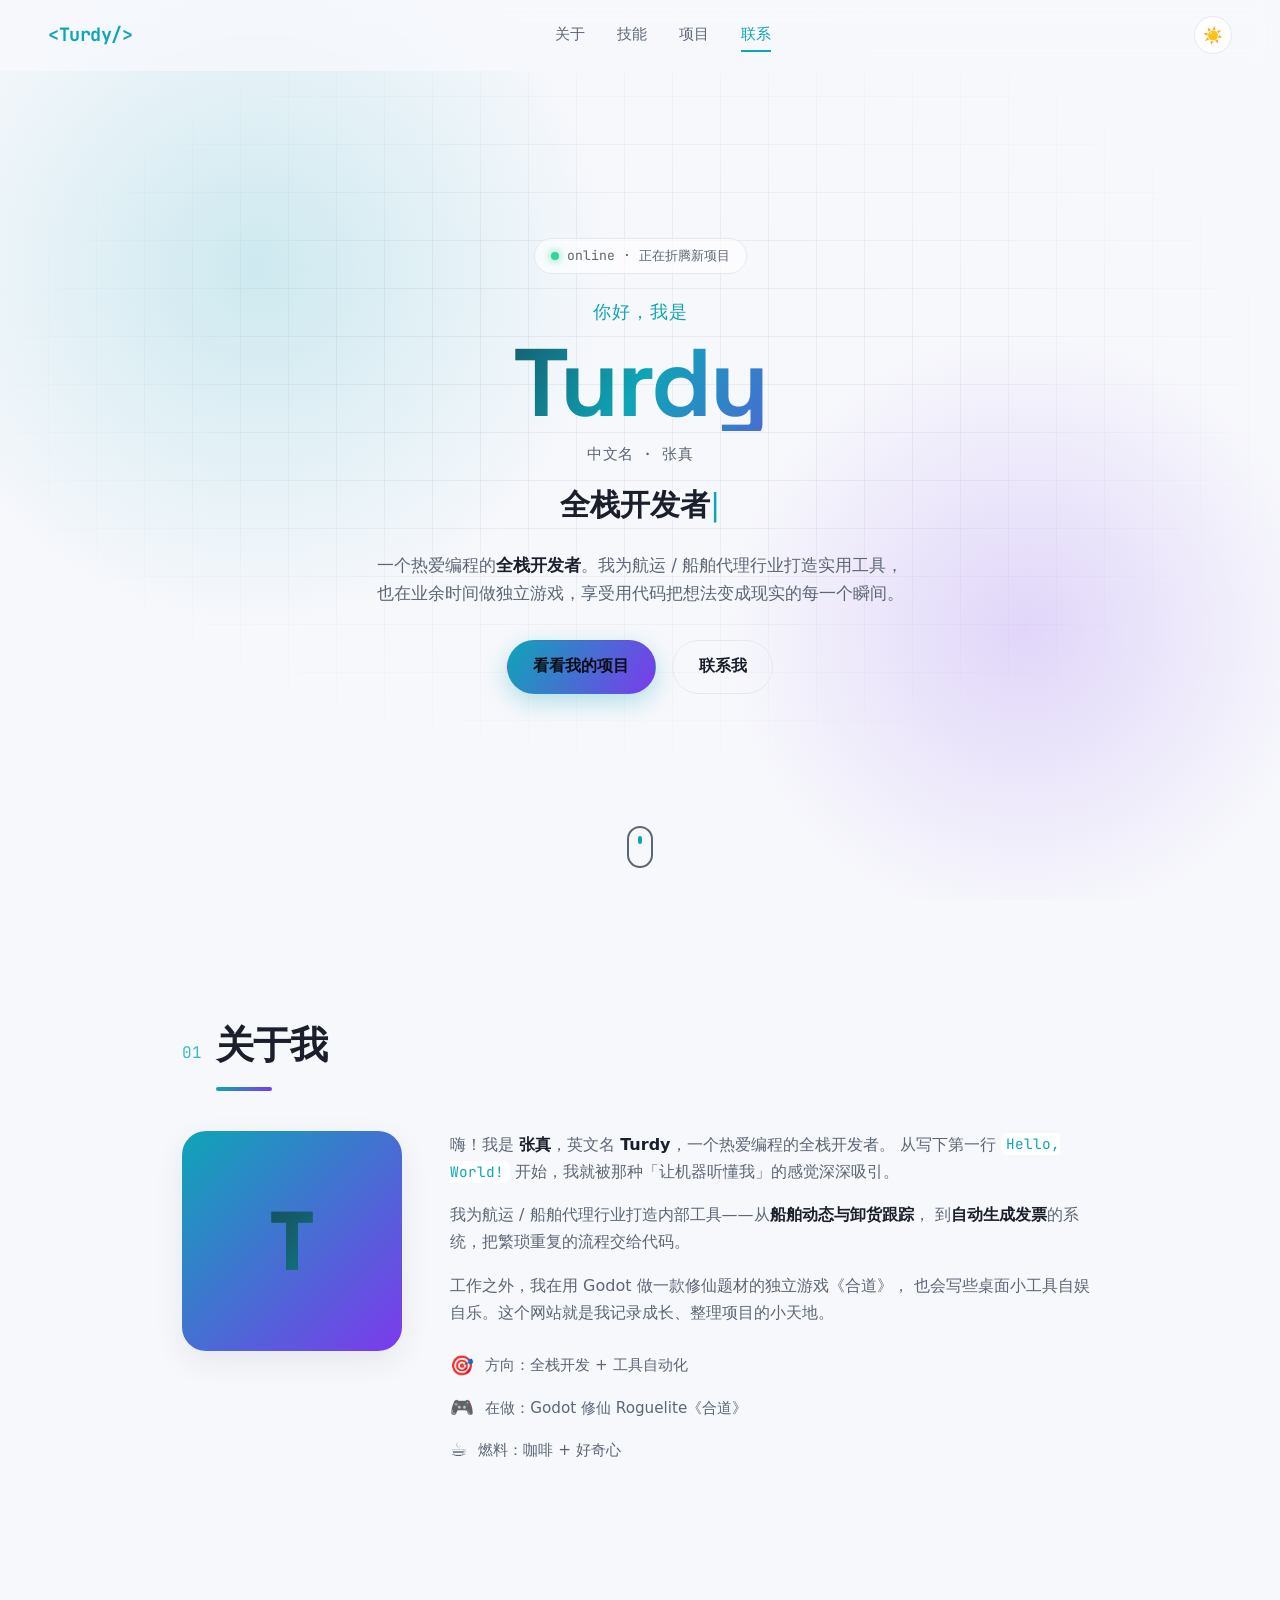
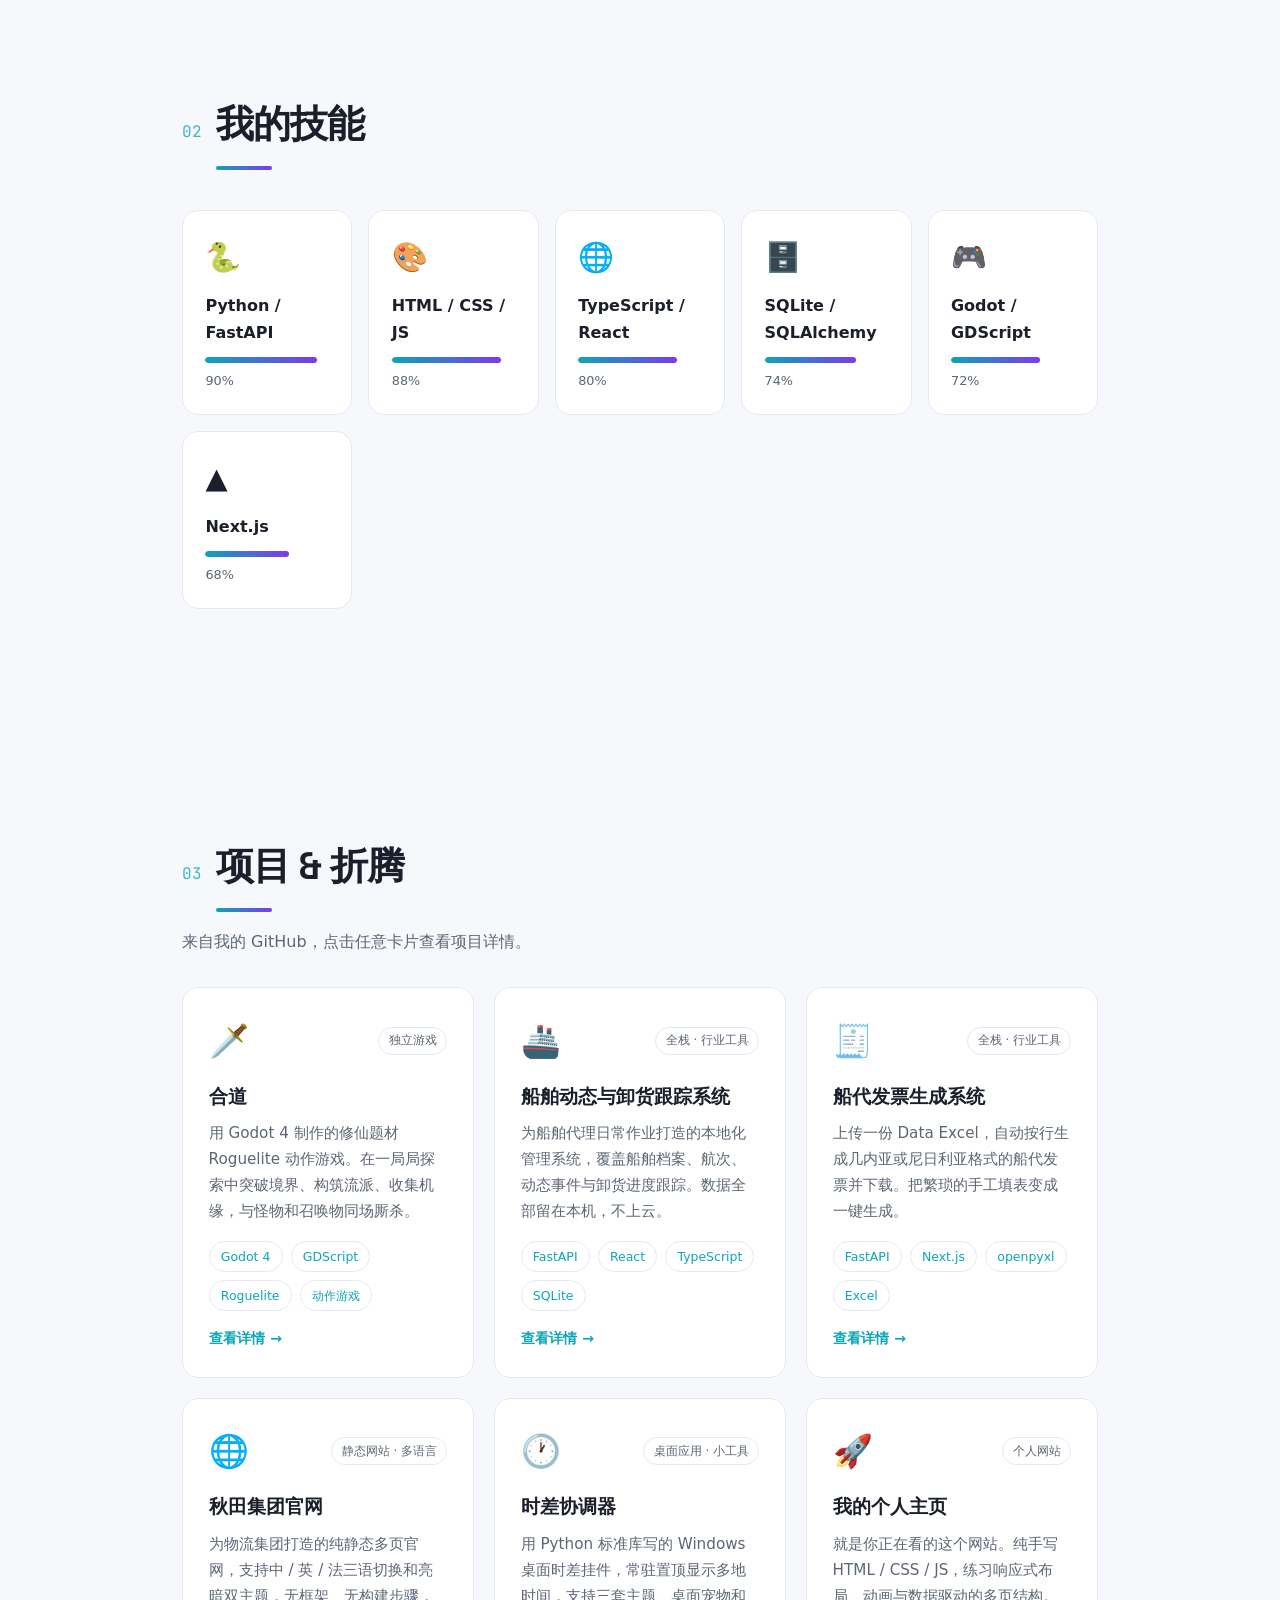
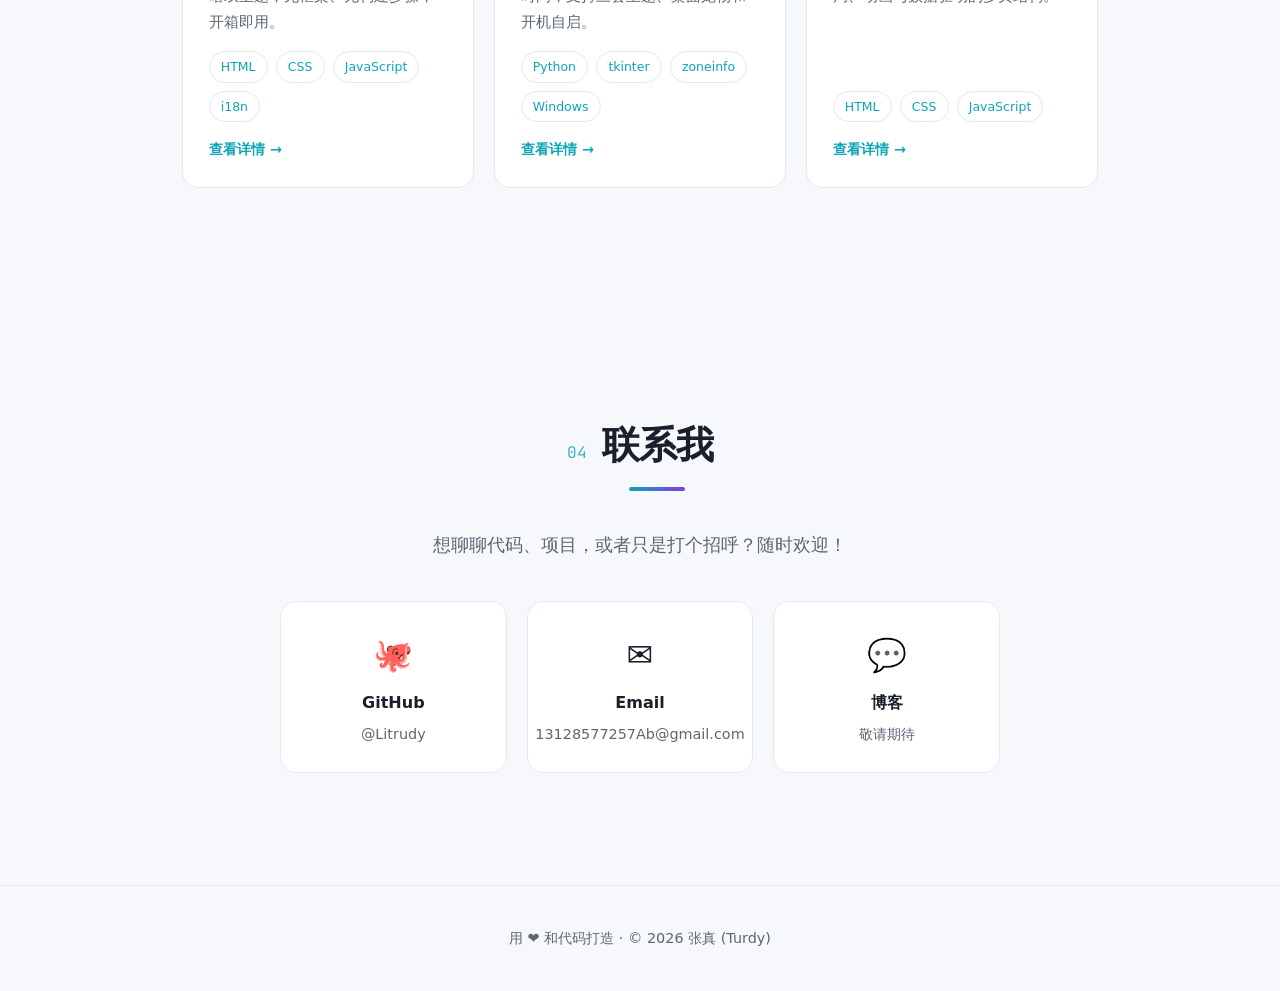
==== commit 152d99e8: "修正联系邮箱为 13128577257Ab@gmail.com Co-Authored-By: Claude Fable 5 <noreply@anthropic.com>" ====
--- a/index.html
+++ b/index.html
@@ -139,10 +139,10 @@
             <span class="contact__label">GitHub</span>
             <span class="contact__value">@Litrudy</span>
           </a>
-          <a href="mailto:13128577257@gmail.com" class="contact__card">
+          <a href="mailto:13128577257Ab@gmail.com" class="contact__card">
             <span class="contact__icon">✉️</span>
             <span class="contact__label">Email</span>
-            <span class="contact__value">13128577257@gmail.com</span>
+            <span class="contact__value">13128577257Ab@gmail.com</span>
           </a>
           <a href="#" class="contact__card">
             <span class="contact__icon">💬</span>
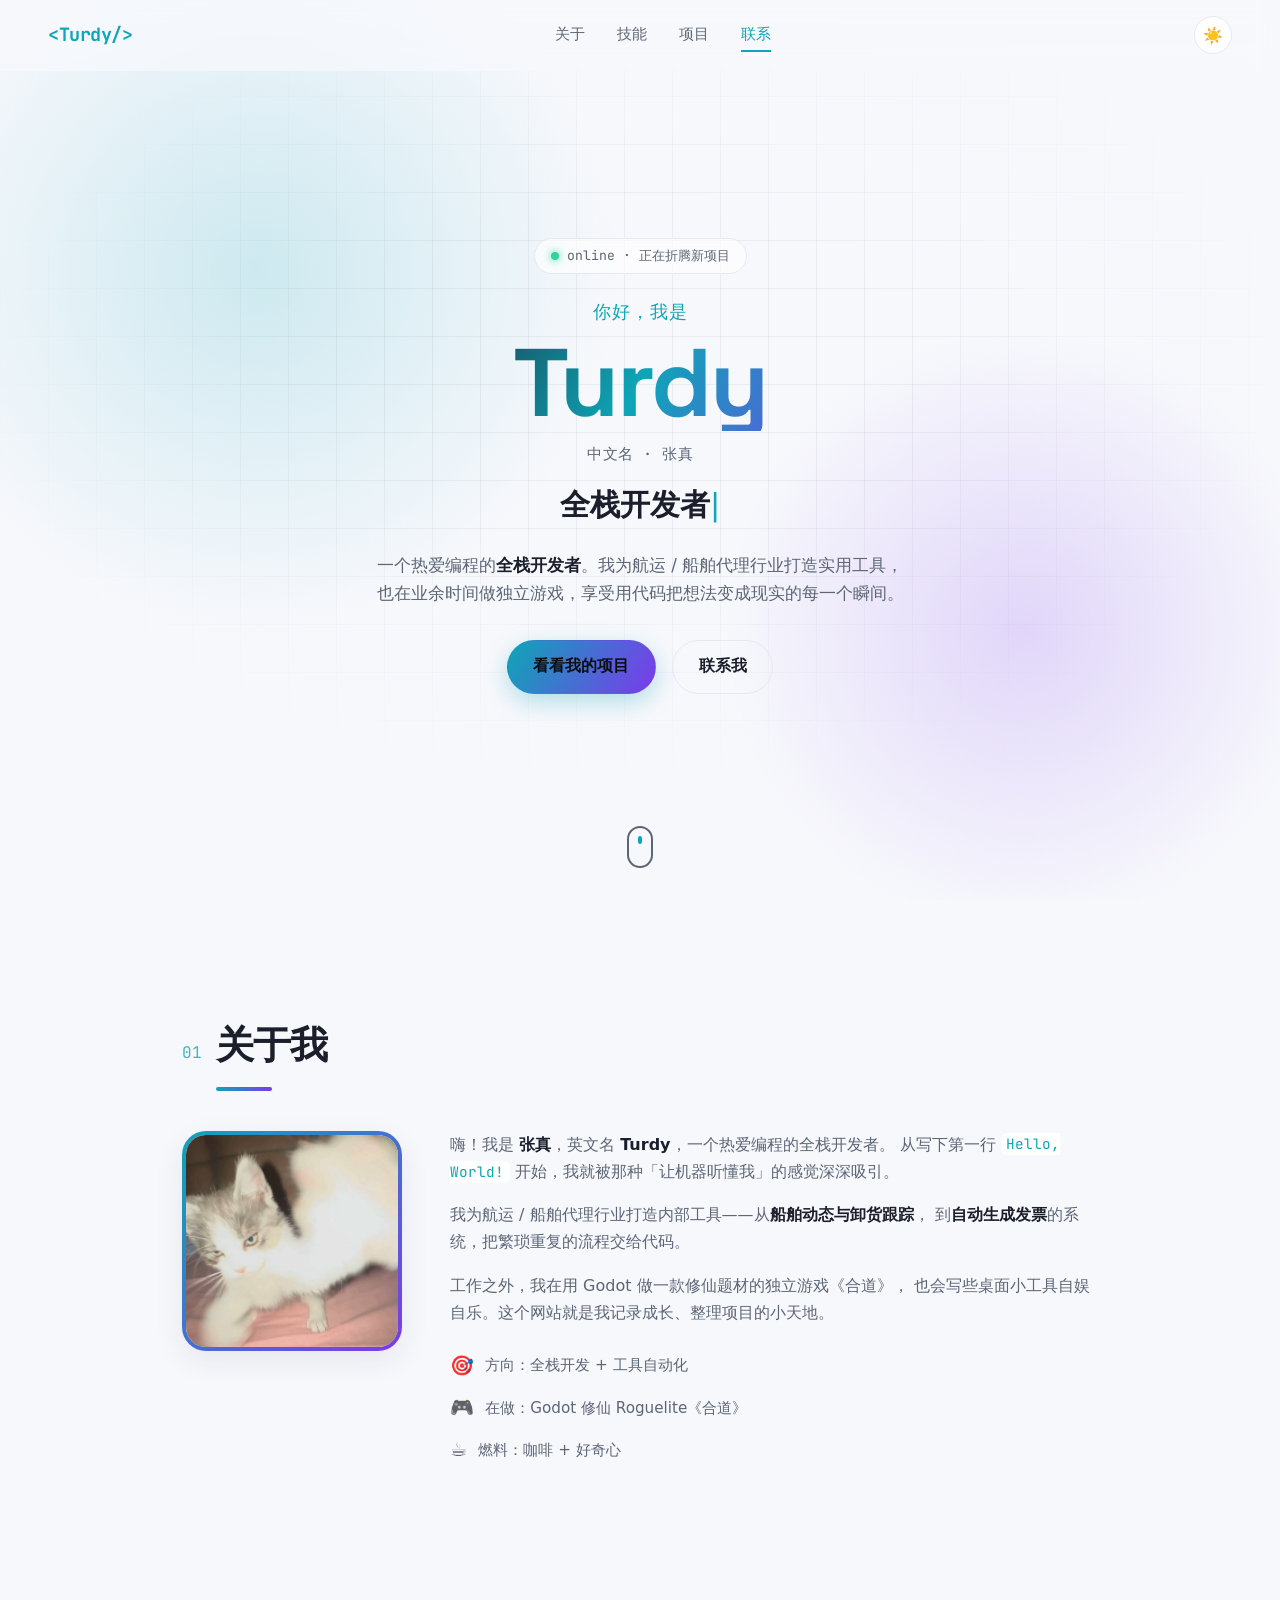
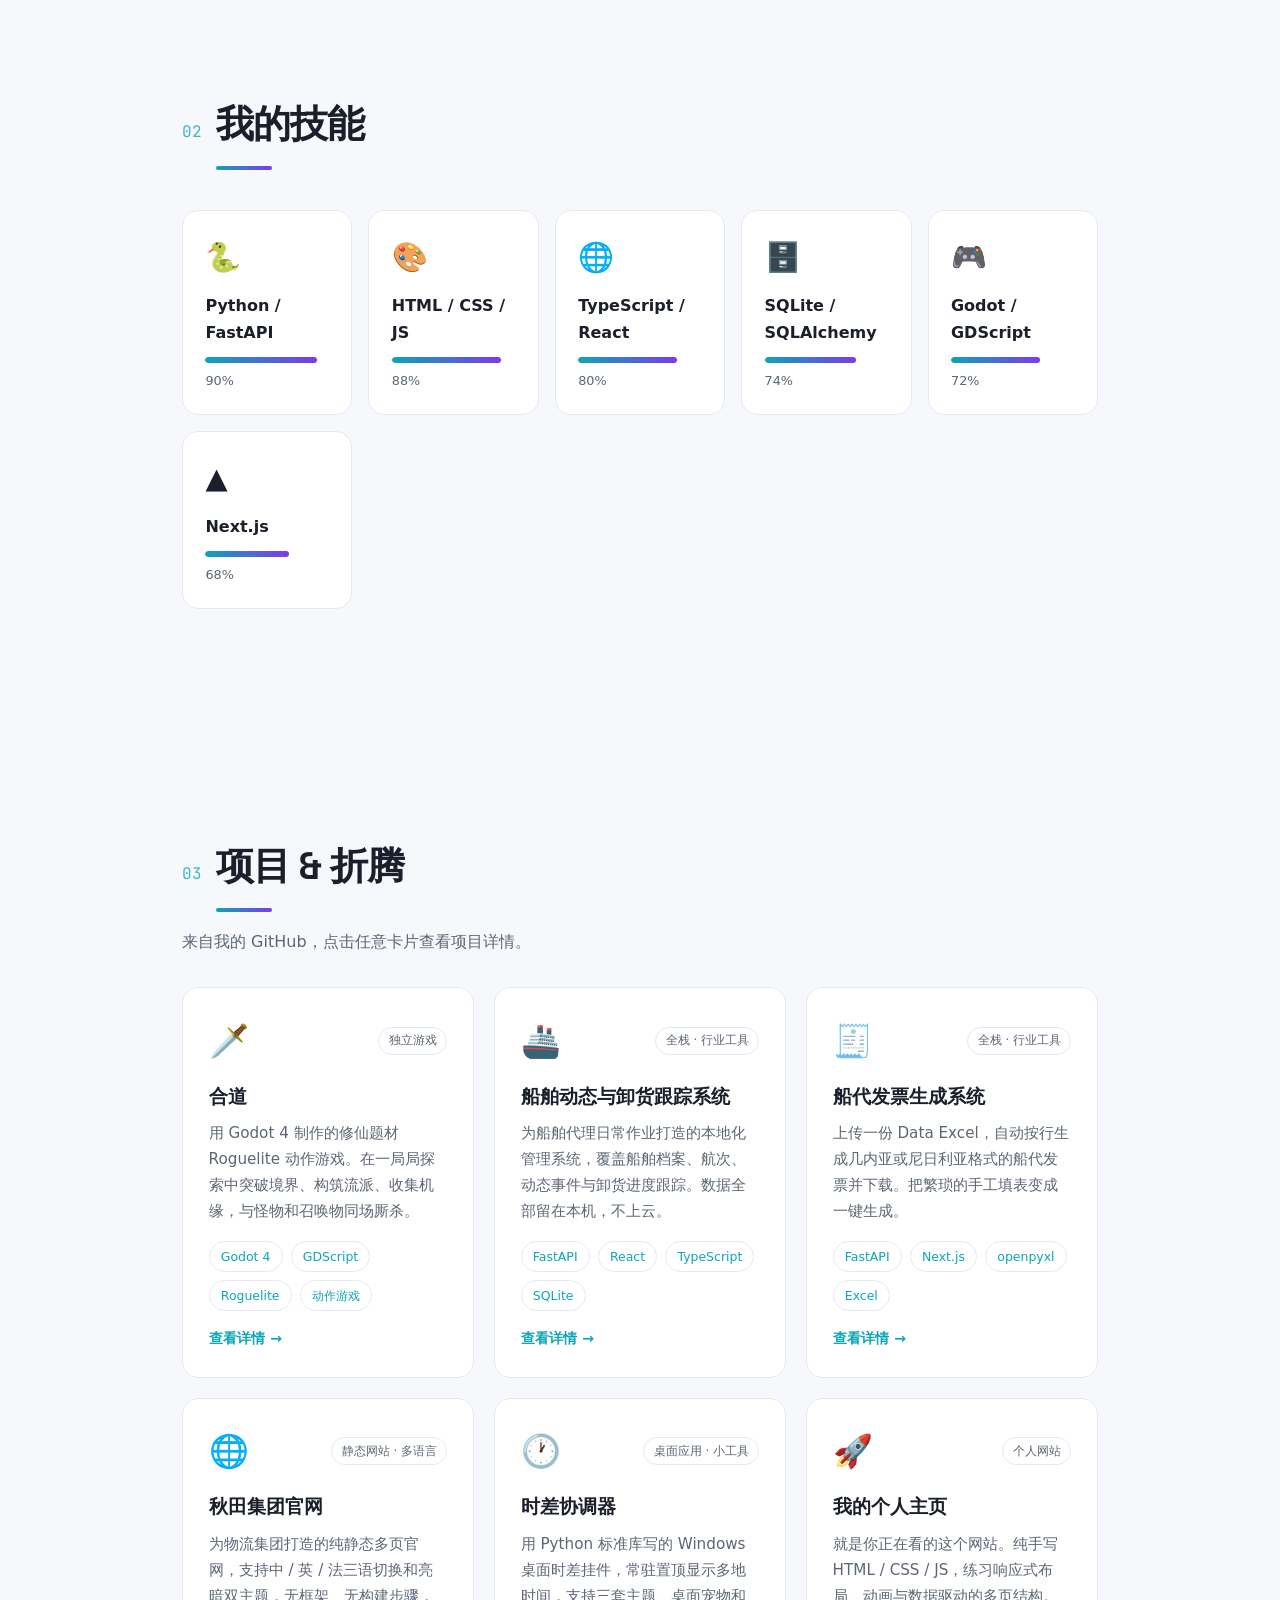
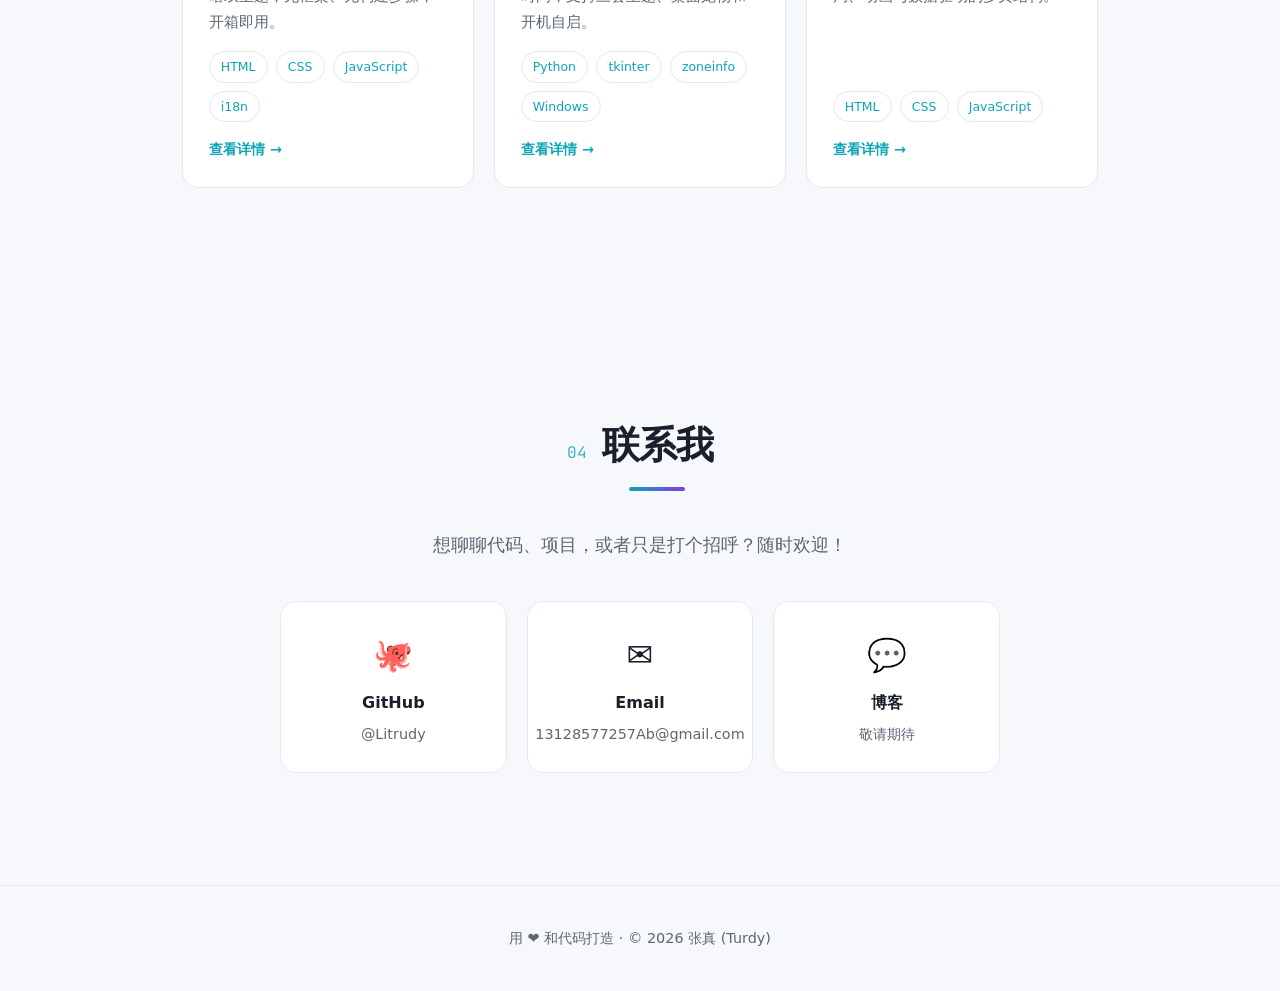
==== commit 7086d6c4: "关于我：头像改用真实照片 avatar.jpg 字母 T 保留为图片加载失败时的兜底。  Co-Authored-By: Claude Fable 5 <noreply@anthropic.com>" ====
--- a/index.html
+++ b/index.html
@@ -75,8 +75,12 @@
         <h2 class="section__title">关于我</h2>
       </div>
       <div class="about reveal">
-        <div class="about__avatar" aria-hidden="true">
-          <div class="about__avatar-inner">T</div>
+        <div class="about__avatar">
+          <div class="about__avatar-inner">
+            <img class="about__avatar-img" src="avatar.jpg"
+                 alt="张真 (Turdy) 的头像" onerror="this.remove()" />
+            <span class="about__avatar-letter" aria-hidden="true">T</span>
+          </div>
         </div>
         <div class="about__text">
           <p>
--- a/style.css
+++ b/style.css
@@ -356,12 +356,24 @@
   box-shadow: var(--shadow);
 }
 .about__avatar-inner {
+  position: relative;
   width: 100%; height: 100%;
   border-radius: 20px;
+  overflow: hidden;
   background: var(--bg-card);
   display: flex;
   align-items: center;
   justify-content: center;
+}
+/* 头像照片：存在则铺满覆盖字母，加载失败时 onerror 移除自身、露出字母兜底 */
+.about__avatar-img {
+  position: absolute;
+  inset: 0;
+  width: 100%; height: 100%;
+  object-fit: cover;
+  object-position: center;
+}
+.about__avatar-letter {
   font-size: 5rem;
   font-weight: 800;
   font-family: var(--font-mono);
